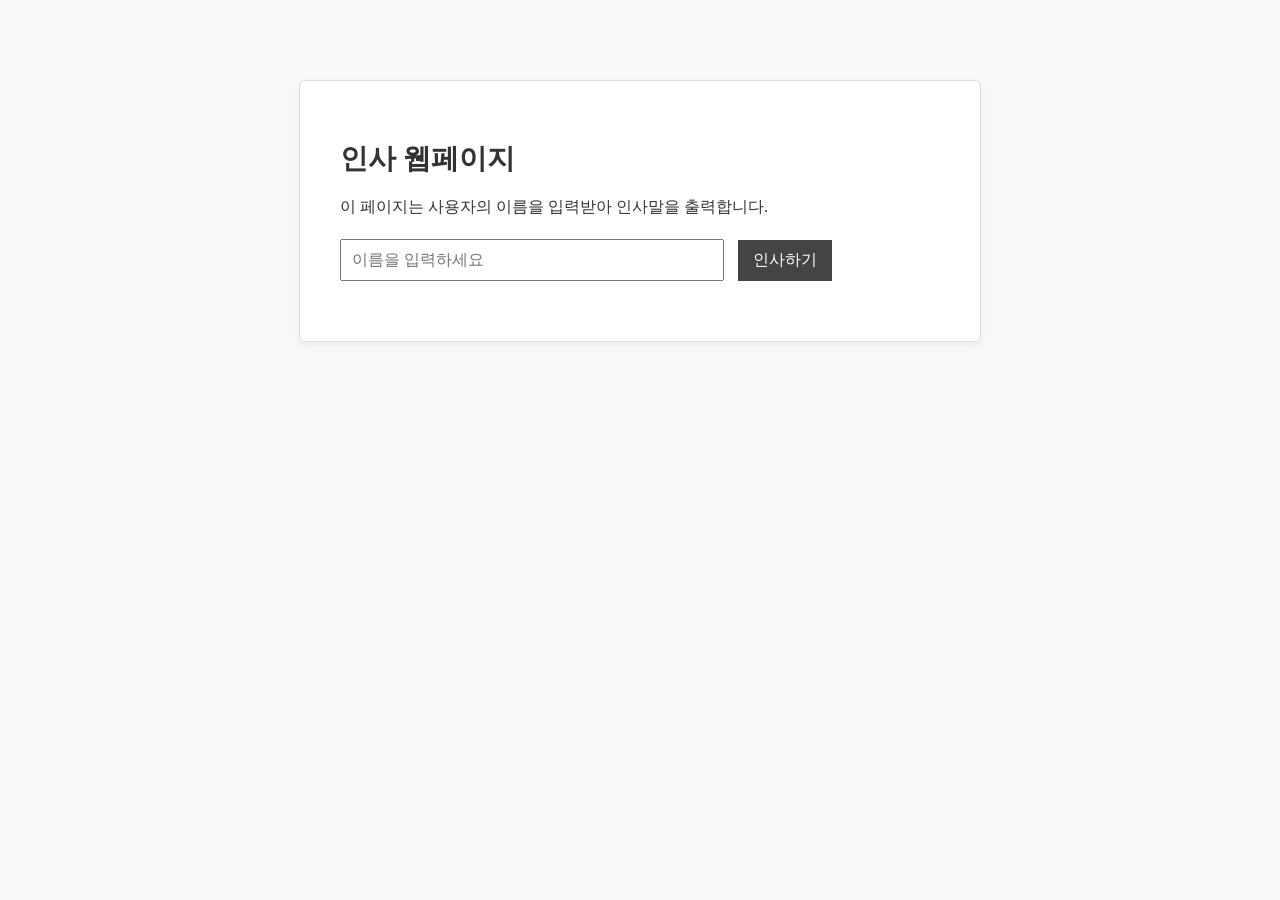
==== index.html @ 86c41566 "Add files via upload" ====
<!DOCTYPE html>
<html lang="ko">
<head>
  <meta charset="UTF-8" />
  <meta name="viewport" content="width=device-width, initial-scale=1.0" />
  <title>블로그 스타일 인사 페이지</title>
  <link rel="stylesheet" href="style.css" />
</head>
<body>
  <div class="container">
    <h1>인사 웹페이지</h1>
    <p>이 페이지는 사용자의 이름을 입력받아 인사말을 출력합니다.</p>
    <input type="text" id="nameInput" placeholder="이름을 입력하세요" />
    <button onclick="greetUser()">인사하기</button>
    <p id="greeting"></p>
  </div>
  <script src="script.js"></script>
</body>
</html>
---- style.css ----
body {
  font-family: 'Georgia', serif;
  background-color: #f9f9f9;
  color: #333;
  margin: 0;
  padding: 0;
}

.container {
  max-width: 600px;
  margin: 80px auto;
  padding: 40px;
  background-color: #ffffff;
  border: 1px solid #ddd;
  border-radius: 6px;
  box-shadow: 0 4px 10px rgba(0,0,0,0.05);
}

h1 {
  margin-bottom: 10px;
  font-size: 28px;
}

p {
  margin-bottom: 20px;
  line-height: 1.6;
}

input {
  padding: 10px;
  font-size: 16px;
  width: 60%;
}

button {
  padding: 10px 15px;
  font-size: 16px;
  background-color: #444;
  color: white;
  border: none;
  margin-left: 10px;
  cursor: pointer;
}

#greeting {
  margin-top: 20px;
  font-weight: bold;
}
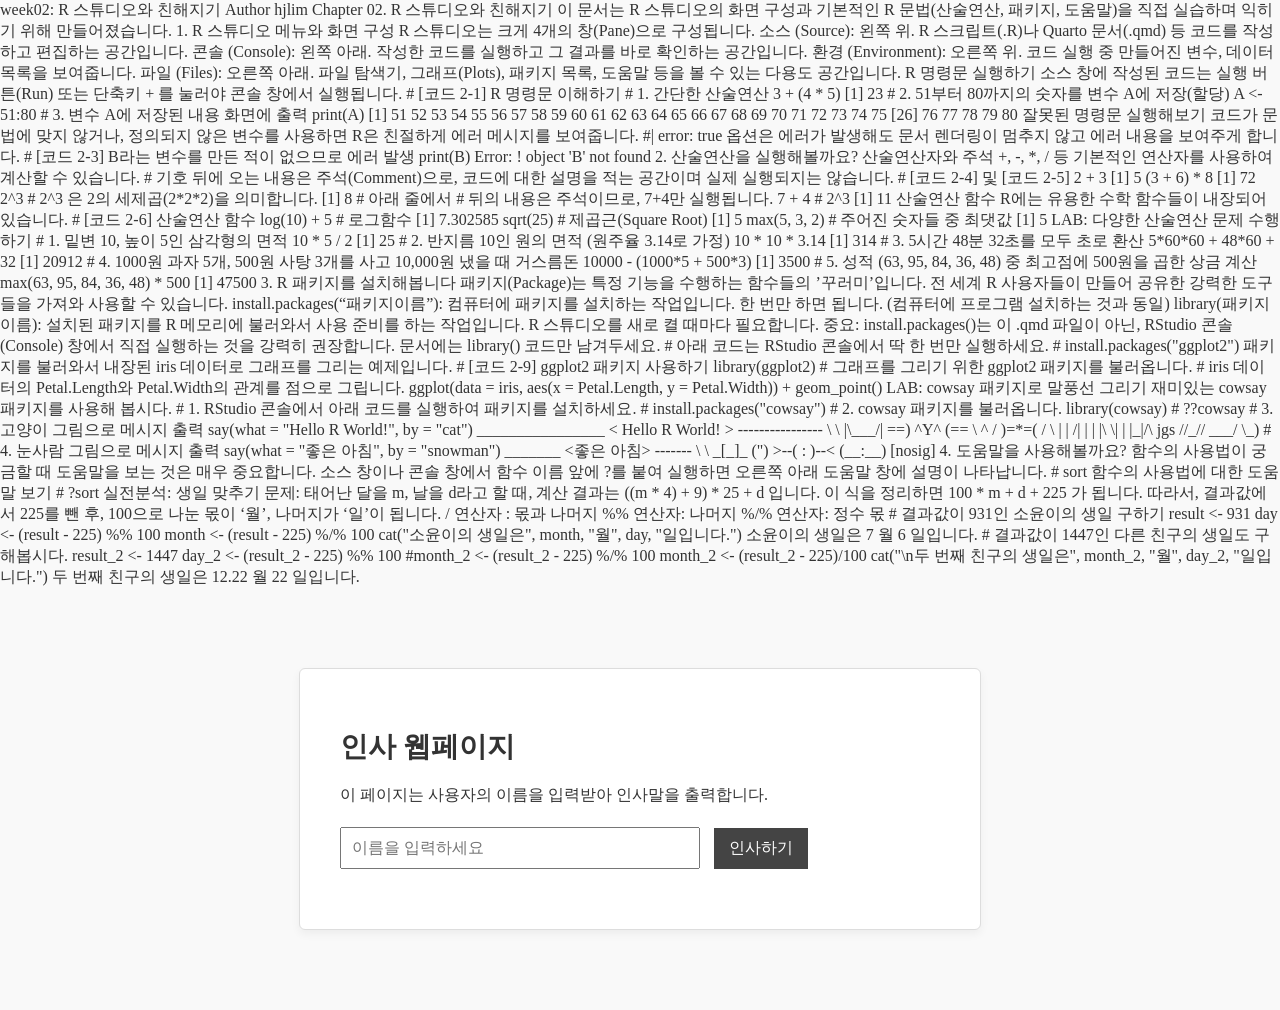
==== commit b23ccd24: "index.html 업데이트" ====
--- a/index.html
+++ b/index.html
@@ -1,4 +1,191 @@
-<!DOCTYPE html>
+week02: R 스튜디오와 친해지기
+Author
+hjlim
+
+Chapter 02. R 스튜디오와 친해지기
+이 문서는 R 스튜디오의 화면 구성과 기본적인 R 문법(산술연산, 패키지, 도움말)을 직접 실습하며 익히기 위해 만들어졌습니다.
+
+1. R 스튜디오 메뉴와 화면 구성
+R 스튜디오는 크게 4개의 창(Pane)으로 구성됩니다.
+
+소스 (Source): 왼쪽 위. R 스크립트(.R)나 Quarto 문서(.qmd) 등 코드를 작성하고 편집하는 공간입니다.
+콘솔 (Console): 왼쪽 아래. 작성한 코드를 실행하고 그 결과를 바로 확인하는 공간입니다.
+환경 (Environment): 오른쪽 위. 코드 실행 중 만들어진 변수, 데이터 목록을 보여줍니다.
+파일 (Files): 오른쪽 아래. 파일 탐색기, 그래프(Plots), 패키지 목록, 도움말 등을 볼 수 있는 다용도 공간입니다.
+R 명령문 실행하기
+소스 창에 작성된 코드는 실행 버튼(Run) 또는 단축키 <Ctrl>+<Enter> 를 눌러야 콘솔 창에서 실행됩니다.
+
+# [코드 2-1] R 명령문 이해하기
+
+# 1. 간단한 산술연산
+3 + (4 * 5)
+
+[1] 23
+# 2. 51부터 80까지의 숫자를 변수 A에 저장(할당)
+A <- 51:80
+
+# 3. 변수 A에 저장된 내용 화면에 출력
+print(A)
+
+ [1] 51 52 53 54 55 56 57 58 59 60 61 62 63 64 65 66 67 68 69 70 71 72 73 74 75
+[26] 76 77 78 79 80
+잘못된 명령문 실행해보기
+코드가 문법에 맞지 않거나, 정의되지 않은 변수를 사용하면 R은 친절하게 에러 메시지를 보여줍니다.
+
+#| error: true 옵션은 에러가 발생해도 문서 렌더링이 멈추지 않고 에러 내용을 보여주게 합니다.
+# [코드 2-3] B라는 변수를 만든 적이 없으므로 에러 발생
+print(B)
+
+Error:
+! object 'B' not found
+2. 산술연산을 실행해볼까요?
+산술연산자와 주석
+
++, -, *, / 등 기본적인 연산자를 사용하여 계산할 수 있습니다. # 기호 뒤에 오는 내용은 주석(Comment)으로, 코드에 대한 설명을 적는 공간이며 실제 실행되지는 않습니다.
+
+# [코드 2-4] 및 [코드 2-5]
+2 + 3
+
+[1] 5
+(3 + 6) * 8
+
+[1] 72
+2^3          # 2^3 은 2의 세제곱(2*2*2)을 의미합니다.
+
+[1] 8
+# 아래 줄에서 # 뒤의 내용은 주석이므로, 7+4만 실행됩니다.
+7 + 4 # 2^3
+
+[1] 11
+산술연산 함수
+R에는 유용한 수학 함수들이 내장되어 있습니다.
+
+# [코드 2-6] 산술연산 함수
+
+log(10) + 5   # 로그함수
+
+[1] 7.302585
+sqrt(25)      # 제곱근(Square Root)
+
+[1] 5
+max(5, 3, 2)  # 주어진 숫자들 중 최댓값
+
+[1] 5
+LAB: 다양한 산술연산 문제 수행하기
+# 1. 밑변 10, 높이 5인 삼각형의 면적
+10 * 5 / 2
+
+[1] 25
+# 2. 반지름 10인 원의 면적 (원주율 3.14로 가정)
+10 * 10 * 3.14
+
+[1] 314
+# 3. 5시간 48분 32초를 모두 초로 환산
+5*60*60 + 48*60 + 32
+
+[1] 20912
+# 4. 1000원 과자 5개, 500원 사탕 3개를 사고 10,000원 냈을 때 거스름돈
+10000 - (1000*5 + 500*3)
+
+[1] 3500
+# 5. 성적 (63, 95, 84, 36, 48) 중 최고점에 500원을 곱한 상금 계산
+max(63, 95, 84, 36, 48) * 500
+
+[1] 47500
+3. R 패키지를 설치해봅니다
+패키지(Package)는 특정 기능을 수행하는 함수들의 ’꾸러미’입니다. 전 세계 R 사용자들이 만들어 공유한 강력한 도구들을 가져와 사용할 수 있습니다.
+
+install.packages(“패키지이름”): 컴퓨터에 패키지를 설치하는 작업입니다. 한 번만 하면 됩니다. (컴퓨터에 프로그램 설치하는 것과 동일) library(패키지이름): 설치된 패키지를 R 메모리에 불러와서 사용 준비를 하는 작업입니다. R 스튜디오를 새로 켤 때마다 필요합니다. 중요: install.packages()는 이 .qmd 파일이 아닌, RStudio 콘솔(Console) 창에서 직접 실행하는 것을 강력히 권장합니다. 문서에는 library() 코드만 남겨두세요.
+
+# 아래 코드는 RStudio 콘솔에서 딱 한 번만 실행하세요.
+# install.packages("ggplot2")
+
+패키지를 불러와서 내장된 iris 데이터로 그래프를 그리는 예제입니다.
+
+# [코드 2-9] ggplot2 패키지 사용하기
+library(ggplot2) # 그래프를 그리기 위한 ggplot2 패키지를 불러옵니다.
+
+# iris 데이터의 Petal.Length와 Petal.Width의 관계를 점으로 그립니다.
+ggplot(data = iris, aes(x = Petal.Length, y = Petal.Width)) +
+  geom_point()
+
+
+
+LAB: cowsay 패키지로 말풍선 그리기
+재미있는 cowsay 패키지를 사용해 봅시다.
+
+# 1. RStudio 콘솔에서 아래 코드를 실행하여 패키지를 설치하세요.
+# install.packages("cowsay")
+
+
+# 2. cowsay 패키지를 불러옵니다.
+library(cowsay)
+# ??cowsay
+
+# 3. 고양이 그림으로 메시지 출력
+say(what = "Hello R World!", by = "cat")
+
+
+ ________________ 
+< Hello R World! >
+ ---------------- 
+         \
+          \
+
+            |\___/|
+          ==) ^Y^ (==
+            \  ^  /
+             )=*=(
+            /     \
+            |     |
+           /| | | |\
+           \| | |_|/\
+      jgs  //_// ___/
+               \_)
+# 4. 눈사람 그림으로 메시지 출력
+say(what = "좋은 아침", by = "snowman")
+
+
+ _______ 
+<좋은 아침>
+ ------- 
+  \
+   \
+
+     _[_]_
+      (")
+  >--( : )--<
+    (__:__) [nosig]
+4. 도움말을 사용해볼까요?
+함수의 사용법이 궁금할 때 도움말을 보는 것은 매우 중요합니다. 소스 창이나 콘솔 창에서 함수 이름 앞에 ?를 붙여 실행하면 오른쪽 아래 도움말 창에 설명이 나타납니다.
+
+# sort 함수의 사용법에 대한 도움말 보기
+# ?sort
+
+실전분석: 생일 맞추기
+문제: 태어난 달을 m, 날을 d라고 할 때, 계산 결과는 ((m * 4) + 9) * 25 + d 입니다. 이 식을 정리하면 100 * m + d + 225 가 됩니다. 따라서, 결과값에서 225를 뺀 후, 100으로 나눈 몫이 ‘월’, 나머지가 ‘일’이 됩니다.
+
+/ 연산자 : 몫과 나머지
+%% 연산자: 나머지
+%/% 연산자: 정수 몫
+# 결과값이 931인 소윤이의 생일 구하기
+result <- 931
+
+day <- (result - 225) %% 100
+month <- (result - 225) %/% 100
+
+cat("소윤이의 생일은", month, "월", day, "일입니다.")
+
+소윤이의 생일은 7 월 6 일입니다.
+# 결과값이 1447인 다른 친구의 생일도 구해봅시다.
+result_2 <- 1447
+day_2 <- (result_2 - 225) %% 100
+#month_2 <- (result_2 - 225) %/% 100
+month_2 <- (result_2 - 225)/100
+cat("\n두 번째 친구의 생일은", month_2, "월", day_2, "일입니다.")
+
+
+두 번째 친구의 생일은 12.22 월 22 일입니다.<!DOCTYPE html>
 <html lang="ko">
 <head>
   <meta charset="UTF-8" />
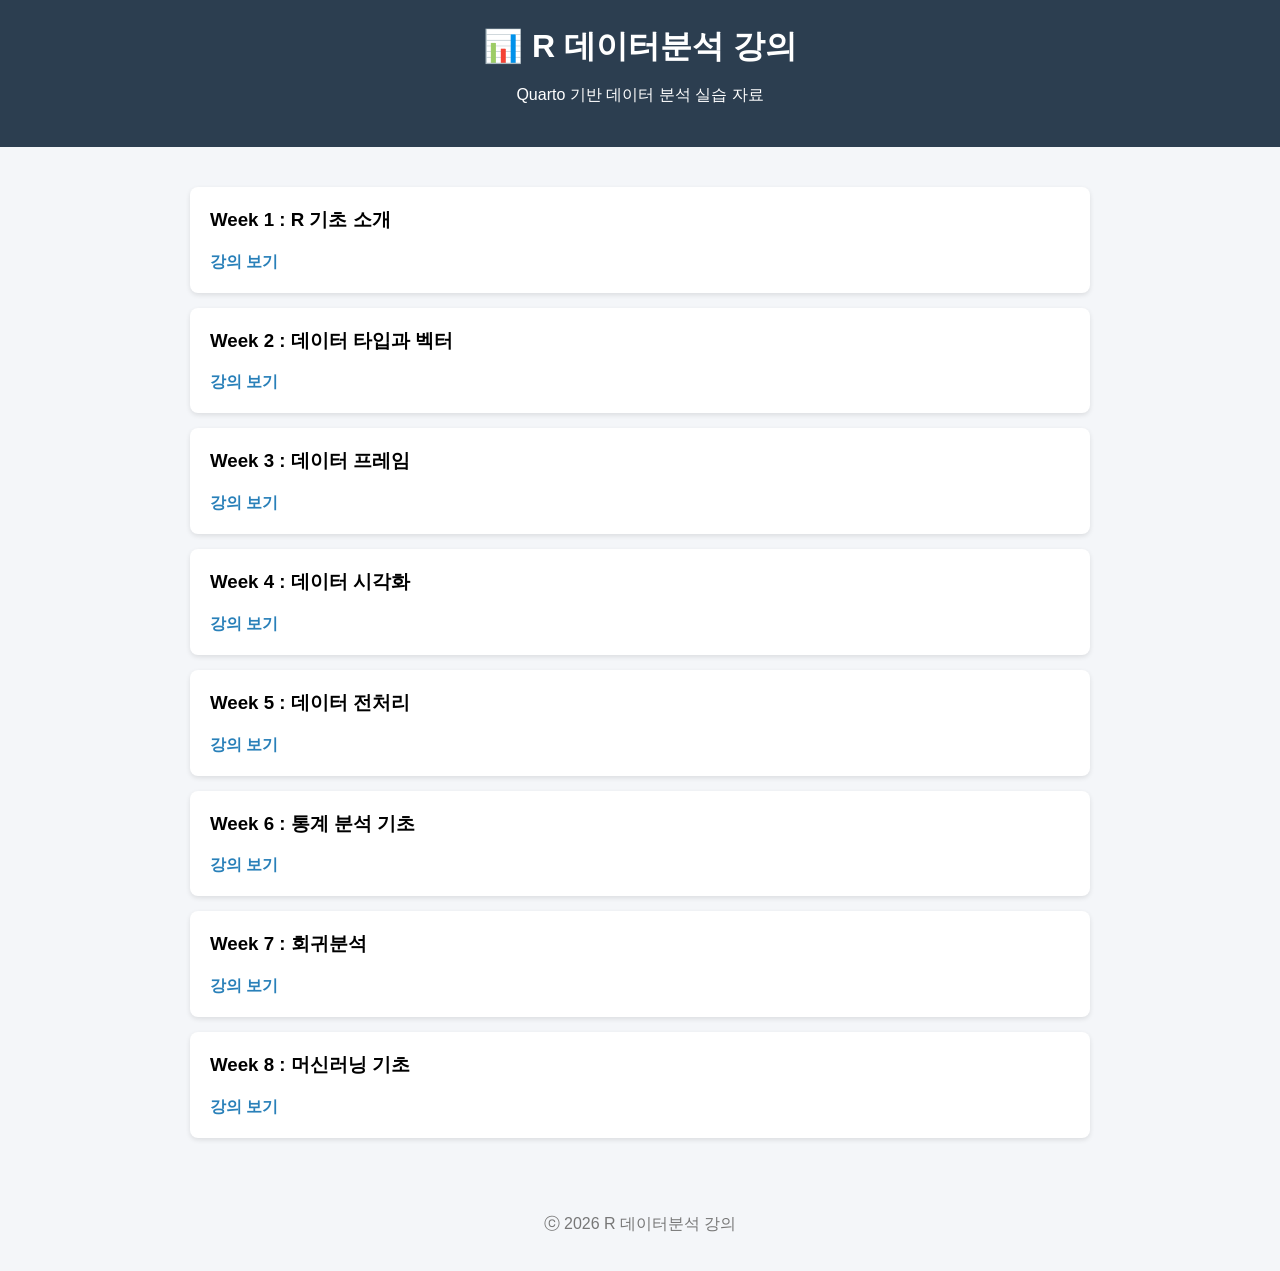
==== commit 58c89c55: "index.html 업데이트" ====
--- a/index.html
+++ b/index.html
@@ -1,206 +1,122 @@
-week02: R 스튜디오와 친해지기
-Author
-hjlim
+<!DOCTYPE html>
+<html lang="ko">
+<head>
+<meta charset="UTF-8">
+<title>R 데이터분석</title>
 
-Chapter 02. R 스튜디오와 친해지기
-이 문서는 R 스튜디오의 화면 구성과 기본적인 R 문법(산술연산, 패키지, 도움말)을 직접 실습하며 익히기 위해 만들어졌습니다.
+<style>
+body{
+    font-family: Arial, sans-serif;
+    background:#f4f6f9;
+    margin:0;
+    padding:0;
+}
 
-1. R 스튜디오 메뉴와 화면 구성
-R 스튜디오는 크게 4개의 창(Pane)으로 구성됩니다.
+header{
+    background:#2c3e50;
+    color:white;
+    padding:25px;
+    text-align:center;
+}
 
-소스 (Source): 왼쪽 위. R 스크립트(.R)나 Quarto 문서(.qmd) 등 코드를 작성하고 편집하는 공간입니다.
-콘솔 (Console): 왼쪽 아래. 작성한 코드를 실행하고 그 결과를 바로 확인하는 공간입니다.
-환경 (Environment): 오른쪽 위. 코드 실행 중 만들어진 변수, 데이터 목록을 보여줍니다.
-파일 (Files): 오른쪽 아래. 파일 탐색기, 그래프(Plots), 패키지 목록, 도움말 등을 볼 수 있는 다용도 공간입니다.
-R 명령문 실행하기
-소스 창에 작성된 코드는 실행 버튼(Run) 또는 단축키 <Ctrl>+<Enter> 를 눌러야 콘솔 창에서 실행됩니다.
+h1{
+    margin:0;
+}
 
-# [코드 2-1] R 명령문 이해하기
+.container{
+    width:900px;
+    margin:auto;
+    margin-top:40px;
+}
 
-# 1. 간단한 산술연산
-3 + (4 * 5)
+.week{
+    background:white;
+    padding:20px;
+    margin-bottom:15px;
+    border-radius:8px;
+    box-shadow:0 2px 5px rgba(0,0,0,0.1);
+}
 
-[1] 23
-# 2. 51부터 80까지의 숫자를 변수 A에 저장(할당)
-A <- 51:80
+.week h3{
+    margin-top:0;
+}
 
-# 3. 변수 A에 저장된 내용 화면에 출력
-print(A)
+a{
+    text-decoration:none;
+    color:#2980b9;
+    font-weight:bold;
+}
 
- [1] 51 52 53 54 55 56 57 58 59 60 61 62 63 64 65 66 67 68 69 70 71 72 73 74 75
-[26] 76 77 78 79 80
-잘못된 명령문 실행해보기
-코드가 문법에 맞지 않거나, 정의되지 않은 변수를 사용하면 R은 친절하게 에러 메시지를 보여줍니다.
+a:hover{
+    color:#e74c3c;
+}
 
-#| error: true 옵션은 에러가 발생해도 문서 렌더링이 멈추지 않고 에러 내용을 보여주게 합니다.
-# [코드 2-3] B라는 변수를 만든 적이 없으므로 에러 발생
-print(B)
-
-Error:
-! object 'B' not found
-2. 산술연산을 실행해볼까요?
-산술연산자와 주석
-
-+, -, *, / 등 기본적인 연산자를 사용하여 계산할 수 있습니다. # 기호 뒤에 오는 내용은 주석(Comment)으로, 코드에 대한 설명을 적는 공간이며 실제 실행되지는 않습니다.
-
-# [코드 2-4] 및 [코드 2-5]
-2 + 3
-
-[1] 5
-(3 + 6) * 8
-
-[1] 72
-2^3          # 2^3 은 2의 세제곱(2*2*2)을 의미합니다.
-
-[1] 8
-# 아래 줄에서 # 뒤의 내용은 주석이므로, 7+4만 실행됩니다.
-7 + 4 # 2^3
-
-[1] 11
-산술연산 함수
-R에는 유용한 수학 함수들이 내장되어 있습니다.
-
-# [코드 2-6] 산술연산 함수
-
-log(10) + 5   # 로그함수
-
-[1] 7.302585
-sqrt(25)      # 제곱근(Square Root)
-
-[1] 5
-max(5, 3, 2)  # 주어진 숫자들 중 최댓값
-
-[1] 5
-LAB: 다양한 산술연산 문제 수행하기
-# 1. 밑변 10, 높이 5인 삼각형의 면적
-10 * 5 / 2
-
-[1] 25
-# 2. 반지름 10인 원의 면적 (원주율 3.14로 가정)
-10 * 10 * 3.14
-
-[1] 314
-# 3. 5시간 48분 32초를 모두 초로 환산
-5*60*60 + 48*60 + 32
-
-[1] 20912
-# 4. 1000원 과자 5개, 500원 사탕 3개를 사고 10,000원 냈을 때 거스름돈
-10000 - (1000*5 + 500*3)
-
-[1] 3500
-# 5. 성적 (63, 95, 84, 36, 48) 중 최고점에 500원을 곱한 상금 계산
-max(63, 95, 84, 36, 48) * 500
-
-[1] 47500
-3. R 패키지를 설치해봅니다
-패키지(Package)는 특정 기능을 수행하는 함수들의 ’꾸러미’입니다. 전 세계 R 사용자들이 만들어 공유한 강력한 도구들을 가져와 사용할 수 있습니다.
-
-install.packages(“패키지이름”): 컴퓨터에 패키지를 설치하는 작업입니다. 한 번만 하면 됩니다. (컴퓨터에 프로그램 설치하는 것과 동일) library(패키지이름): 설치된 패키지를 R 메모리에 불러와서 사용 준비를 하는 작업입니다. R 스튜디오를 새로 켤 때마다 필요합니다. 중요: install.packages()는 이 .qmd 파일이 아닌, RStudio 콘솔(Console) 창에서 직접 실행하는 것을 강력히 권장합니다. 문서에는 library() 코드만 남겨두세요.
-
-# 아래 코드는 RStudio 콘솔에서 딱 한 번만 실행하세요.
-# install.packages("ggplot2")
-
-패키지를 불러와서 내장된 iris 데이터로 그래프를 그리는 예제입니다.
-
-# [코드 2-9] ggplot2 패키지 사용하기
-library(ggplot2) # 그래프를 그리기 위한 ggplot2 패키지를 불러옵니다.
-
-# iris 데이터의 Petal.Length와 Petal.Width의 관계를 점으로 그립니다.
-ggplot(data = iris, aes(x = Petal.Length, y = Petal.Width)) +
-  geom_point()
+footer{
+    margin-top:40px;
+    text-align:center;
+    padding:20px;
+    color:#777;
+}
+</style>
+</head>
 
 
+<body>
 
-LAB: cowsay 패키지로 말풍선 그리기
-재미있는 cowsay 패키지를 사용해 봅시다.
-
-# 1. RStudio 콘솔에서 아래 코드를 실행하여 패키지를 설치하세요.
-# install.packages("cowsay")
+<header>
+<h1>📊 R 데이터분석 강의</h1>
+<p>Quarto 기반 데이터 분석 실습 자료</p>
+</header>
 
 
-# 2. cowsay 패키지를 불러옵니다.
-library(cowsay)
-# ??cowsay
+<div class="container">
 
-# 3. 고양이 그림으로 메시지 출력
-say(what = "Hello R World!", by = "cat")
+<div class="week">
+<h3>Week 1 : R 기초 소개</h3>
+<a href="week01.html">강의 보기</a>
+</div>
+
+<div class="week">
+<h3>Week 2 : 데이터 타입과 벡터</h3>
+<a href="week02.html">강의 보기</a>
+</div>
+
+<div class="week">
+<h3>Week 3 : 데이터 프레임</h3>
+<a href="week03.html">강의 보기</a>
+</div>
+
+<div class="week">
+<h3>Week 4 : 데이터 시각화</h3>
+<a href="week04.html">강의 보기</a>
+</div>
+
+<div class="week">
+<h3>Week 5 : 데이터 전처리</h3>
+<a href="week05.html">강의 보기</a>
+</div>
+
+<div class="week">
+<h3>Week 6 : 통계 분석 기초</h3>
+<a href="week06.html">강의 보기</a>
+</div>
+
+<div class="week">
+<h3>Week 7 : 회귀분석</h3>
+<a href="week07.html">강의 보기</a>
+</div>
+
+<div class="week">
+<h3>Week 8 : 머신러닝 기초</h3>
+<a href="week08.html">강의 보기</a>
+</div>
+
+</div>
 
 
- ________________ 
-< Hello R World! >
- ---------------- 
-         \
-          \
+<footer>
+<p>ⓒ 2026 R 데이터분석 강의</p>
+</footer>
 
-            |\___/|
-          ==) ^Y^ (==
-            \  ^  /
-             )=*=(
-            /     \
-            |     |
-           /| | | |\
-           \| | |_|/\
-      jgs  //_// ___/
-               \_)
-# 4. 눈사람 그림으로 메시지 출력
-say(what = "좋은 아침", by = "snowman")
-
-
- _______ 
-<좋은 아침>
- ------- 
-  \
-   \
-
-     _[_]_
-      (")
-  >--( : )--<
-    (__:__) [nosig]
-4. 도움말을 사용해볼까요?
-함수의 사용법이 궁금할 때 도움말을 보는 것은 매우 중요합니다. 소스 창이나 콘솔 창에서 함수 이름 앞에 ?를 붙여 실행하면 오른쪽 아래 도움말 창에 설명이 나타납니다.
-
-# sort 함수의 사용법에 대한 도움말 보기
-# ?sort
-
-실전분석: 생일 맞추기
-문제: 태어난 달을 m, 날을 d라고 할 때, 계산 결과는 ((m * 4) + 9) * 25 + d 입니다. 이 식을 정리하면 100 * m + d + 225 가 됩니다. 따라서, 결과값에서 225를 뺀 후, 100으로 나눈 몫이 ‘월’, 나머지가 ‘일’이 됩니다.
-
-/ 연산자 : 몫과 나머지
-%% 연산자: 나머지
-%/% 연산자: 정수 몫
-# 결과값이 931인 소윤이의 생일 구하기
-result <- 931
-
-day <- (result - 225) %% 100
-month <- (result - 225) %/% 100
-
-cat("소윤이의 생일은", month, "월", day, "일입니다.")
-
-소윤이의 생일은 7 월 6 일입니다.
-# 결과값이 1447인 다른 친구의 생일도 구해봅시다.
-result_2 <- 1447
-day_2 <- (result_2 - 225) %% 100
-#month_2 <- (result_2 - 225) %/% 100
-month_2 <- (result_2 - 225)/100
-cat("\n두 번째 친구의 생일은", month_2, "월", day_2, "일입니다.")
-
-
-두 번째 친구의 생일은 12.22 월 22 일입니다.<!DOCTYPE html>
-<html lang="ko">
-<head>
-  <meta charset="UTF-8" />
-  <meta name="viewport" content="width=device-width, initial-scale=1.0" />
-  <title>블로그 스타일 인사 페이지</title>
-  <link rel="stylesheet" href="style.css" />
-</head>
-<body>
-  <div class="container">
-    <h1>인사 웹페이지</h1>
-    <p>이 페이지는 사용자의 이름을 입력받아 인사말을 출력합니다.</p>
-    <input type="text" id="nameInput" placeholder="이름을 입력하세요" />
-    <button onclick="greetUser()">인사하기</button>
-    <p id="greeting"></p>
-  </div>
-  <script src="script.js"></script>
 </body>
-</html>
+</html>
